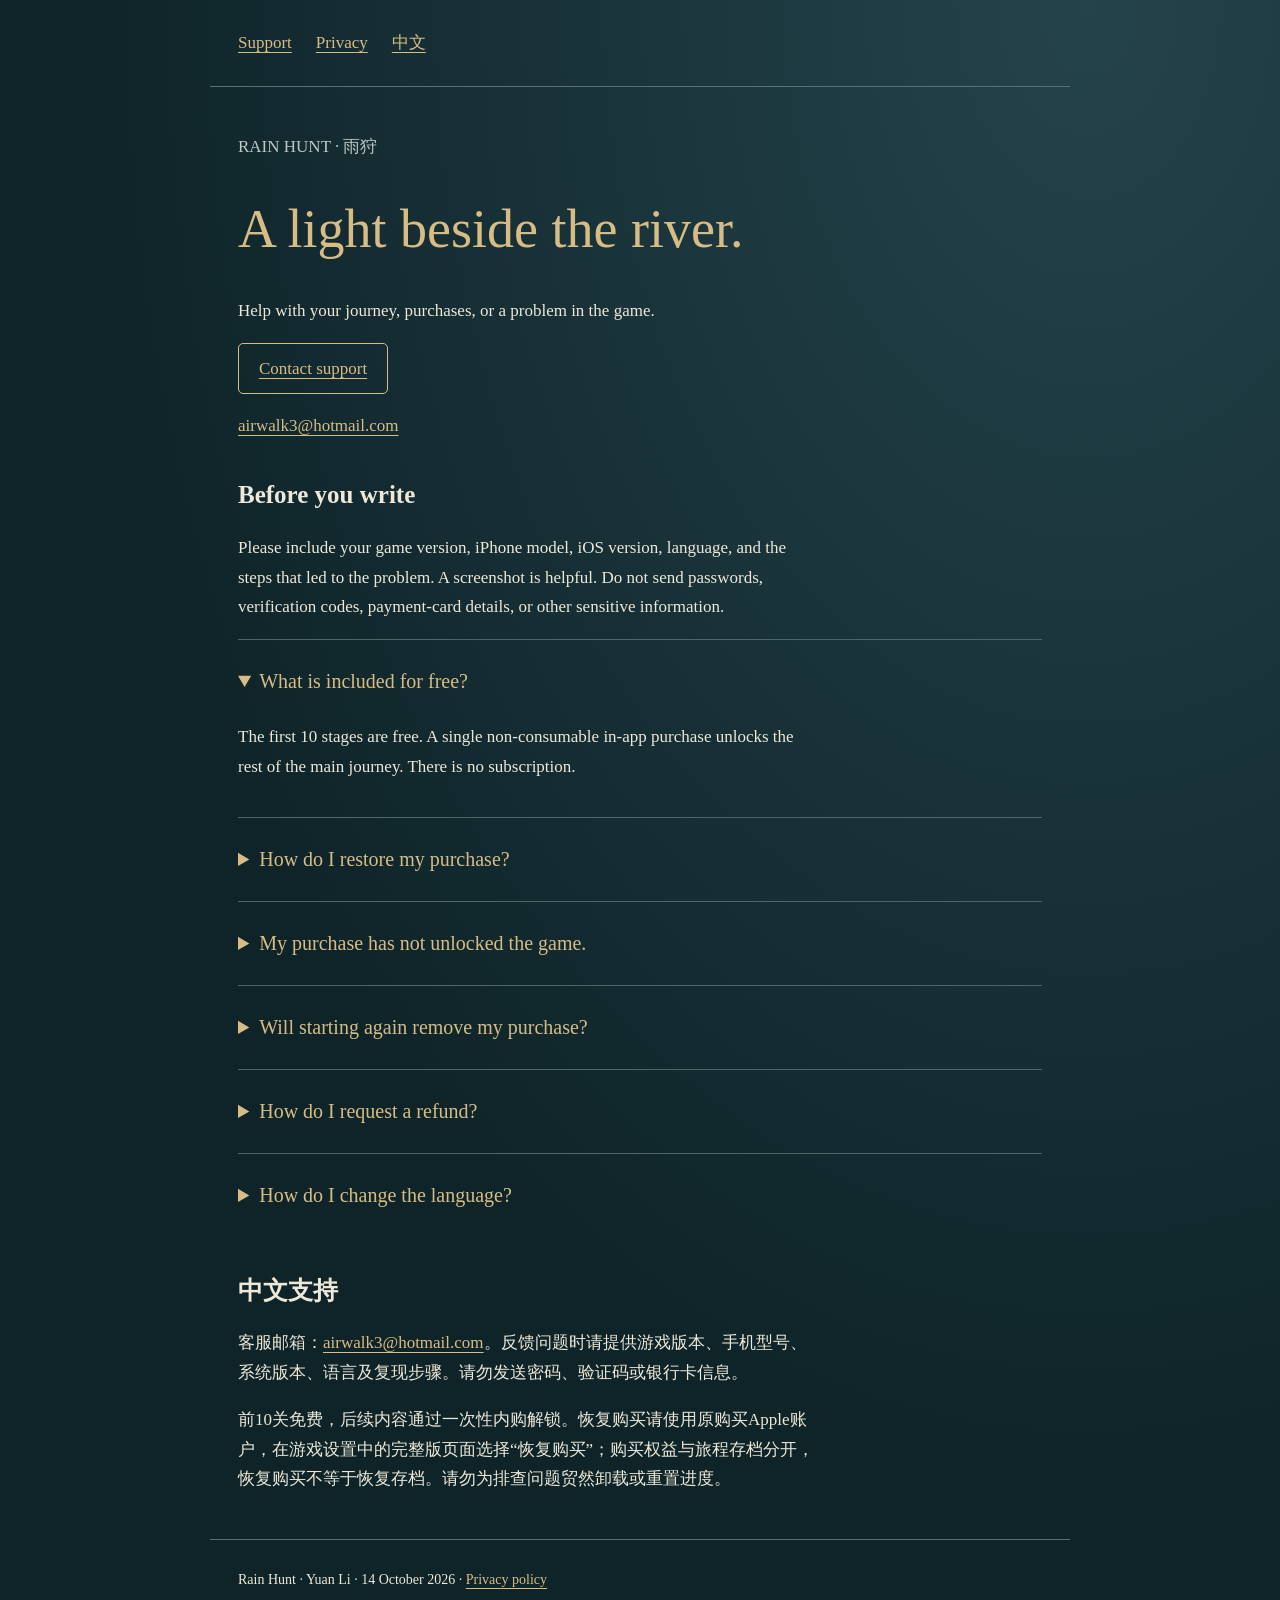
==== index.html @ 66b0abcb "Publish Rain Hunt support and privacy pages" ====
<!doctype html><html lang="en"><head><meta charset="utf-8"><meta name="viewport" content="width=device-width,initial-scale=1"><meta name="robots" content="noindex"><title>Rain Hunt — Support</title><link rel="stylesheet" href="style.css"></head><body>
<header><nav aria-label="Main navigation"><a href="index.html" aria-current="page">Support</a><a href="privacy.html">Privacy</a><a href="#chinese">中文</a></nav></header>
<main><p class="muted">RAIN HUNT · 雨狩</p><h1>A light beside the river.</h1><p>Help with your journey, purchases, or a problem in the game.</p><a class="button" href="mailto:airwalk3@hotmail.com?subject=Rain%20Hunt%20Support">Contact support</a><p><a href="mailto:airwalk3@hotmail.com">airwalk3@hotmail.com</a></p>
<h2>Before you write</h2><p>Please include your game version, iPhone model, iOS version, language, and the steps that led to the problem. A screenshot is helpful. Do not send passwords, verification codes, payment-card details, or other sensitive information.</p>
<details open><summary>What is included for free?</summary><p>The first 10 stages are free. A single non-consumable in-app purchase unlocks the rest of the main journey. There is no subscription.</p></details>
<details><summary>How do I restore my purchase?</summary><p>Use the Apple Account that made the purchase. Open Settings in the game, go to the full-game purchase page, and choose Restore Purchases. Make sure you have an internet connection. Restoring a purchase restores access to the full game; it does not restore a lost journey save.</p></details>
<details><summary>My purchase has not unlocked the game.</summary><p>If Apple is still awaiting purchase approval, access will unlock after approval. Otherwise try Restore Purchases. If the problem persists, contact us with the on-screen message. Do not buy the game again to troubleshoot.</p></details>
<details><summary>Will starting again remove my purchase?</summary><p>No. Purchase access is separate from journey progress. Starting a new journey can replace your progress. Do not delete the app or reset your journey as a troubleshooting step without backing up your progress first.</p></details>
<details><summary>How do I request a refund?</summary><p>Apple handles App Store payment and refund requests. Visit <a href="https://reportaproblem.apple.com/">Apple's Report a Problem service</a>. Refund eligibility is determined by Apple.</p></details>
<details><summary>How do I change the language?</summary><p>Open Settings and select a language. The game includes English, Simplified Chinese, Japanese, and Korean.</p></details>
<section id="chinese" lang="zh-Hans"><h2>中文支持</h2><p>客服邮箱：<a href="mailto:airwalk3@hotmail.com">airwalk3@hotmail.com</a>。反馈问题时请提供游戏版本、手机型号、系统版本、语言及复现步骤。请勿发送密码、验证码或银行卡信息。</p><p>前10关免费，后续内容通过一次性内购解锁。恢复购买请使用原购买Apple账户，在游戏设置中的完整版页面选择“恢复购买”；购买权益与旅程存档分开，恢复购买不等于恢复存档。请勿为排查问题贸然卸载或重置进度。</p></section>
</main><footer>Rain Hunt · Yuan Li · 14 October 2026 · <a href="privacy.html">Privacy policy</a></footer></body></html>
---- style.css ----
:root{color-scheme:dark;--ink:#0e2429;--paper:#eee8d8;--gold:#d7bd85}*{box-sizing:border-box}body{margin:0;background:radial-gradient(ellipse at 85% 0%,#25434b,transparent 65%),var(--ink);color:var(--paper);font:17px/1.75 Georgia,'Times New Roman',serif}header,main,footer{max-width:860px;margin:auto;padding:28px}header{border-bottom:1px solid #597074}nav{display:flex;flex-wrap:wrap;gap:24px}a{color:var(--gold);text-underline-offset:4px}a:focus-visible{outline:2px solid var(--gold);outline-offset:5px}h1{font-size:clamp(32px,7vw,54px);line-height:1.15;font-weight:400;color:var(--gold)}h2{font-size:25px;line-height:1.4;margin-top:36px}h3{font-size:19px}p,li{max-width:68ch}small,.muted{color:#bdc9c7}.draft{border-left:3px solid var(--gold);background:#243b3e;padding:12px 18px}.button{display:inline-block;padding:10px 20px;border:1px solid var(--gold);border-radius:5px}details{border-top:1px solid #4c6669;padding:18px 0}summary{cursor:pointer;color:var(--gold);font-size:20px;padding:6px 0}footer{border-top:1px solid #597074;font-size:14px}@media(max-width:480px){header,main,footer{padding:22px}body{font-size:16px}}
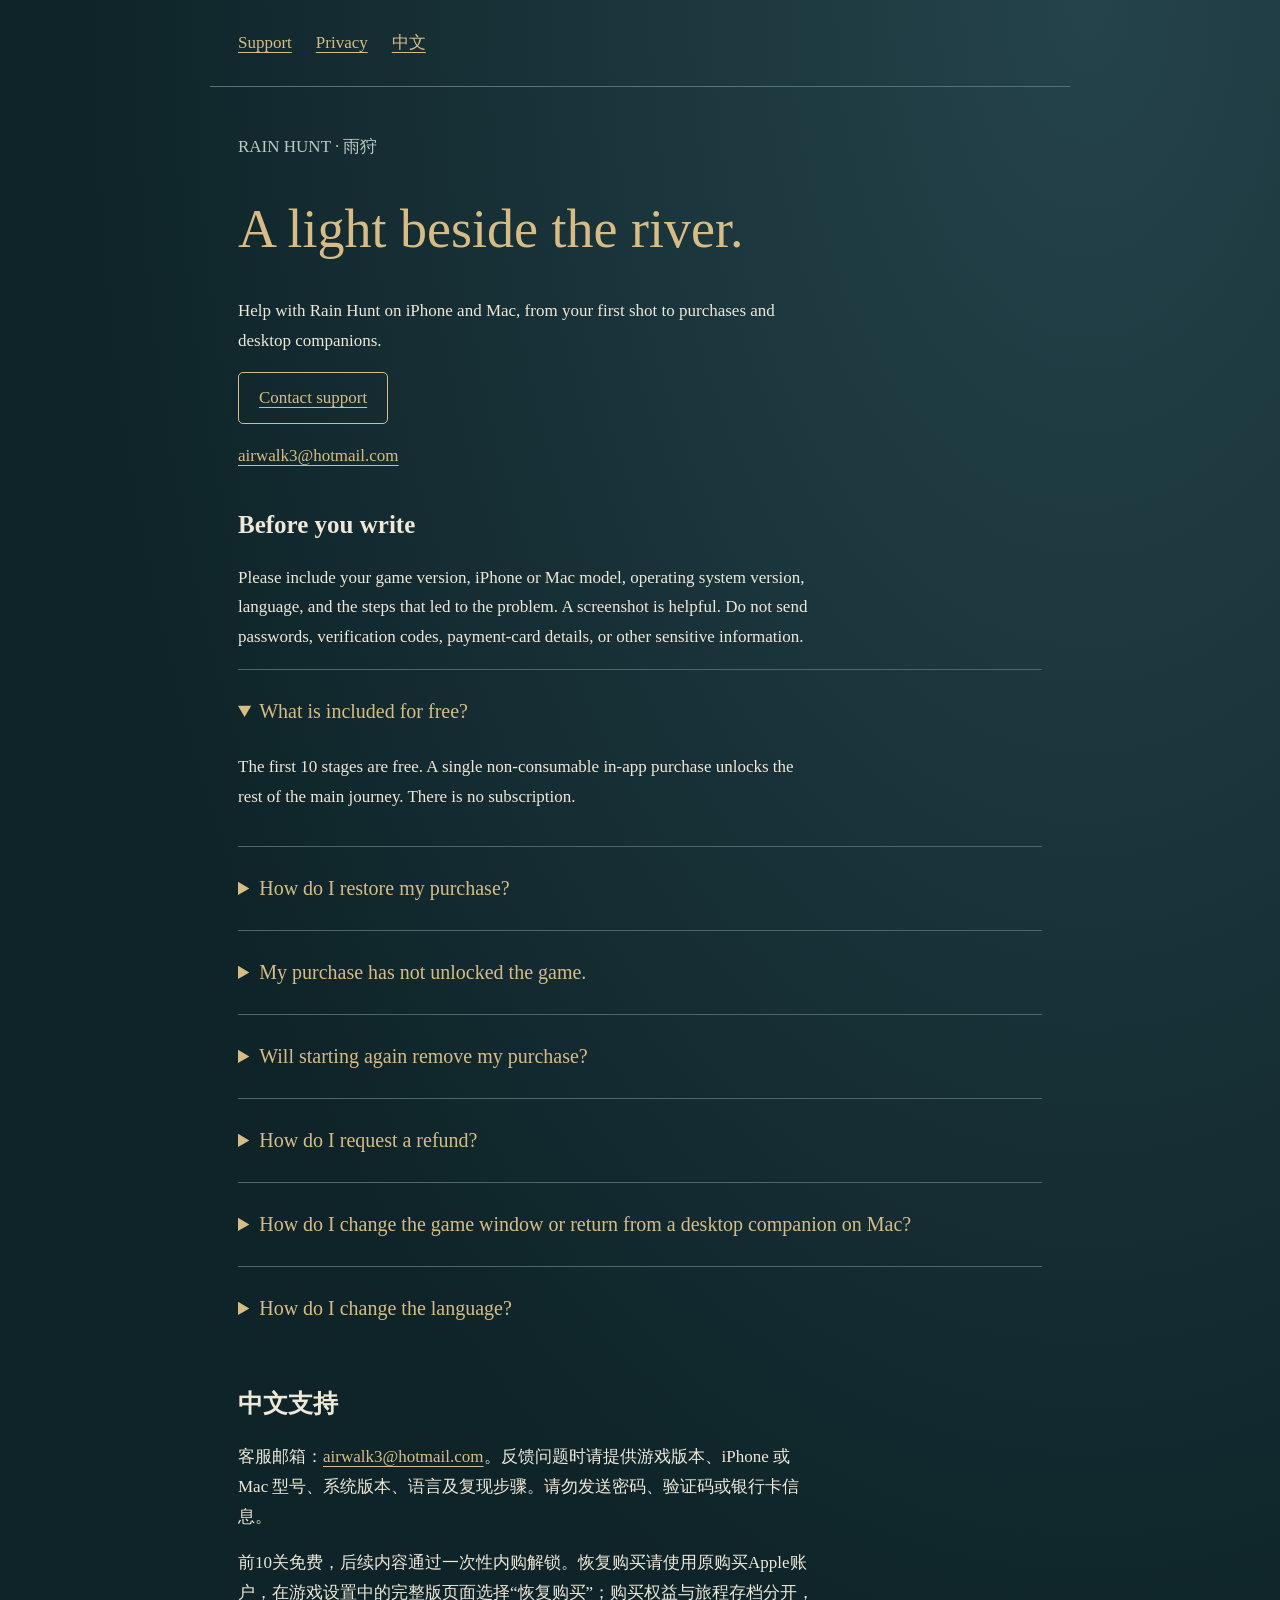
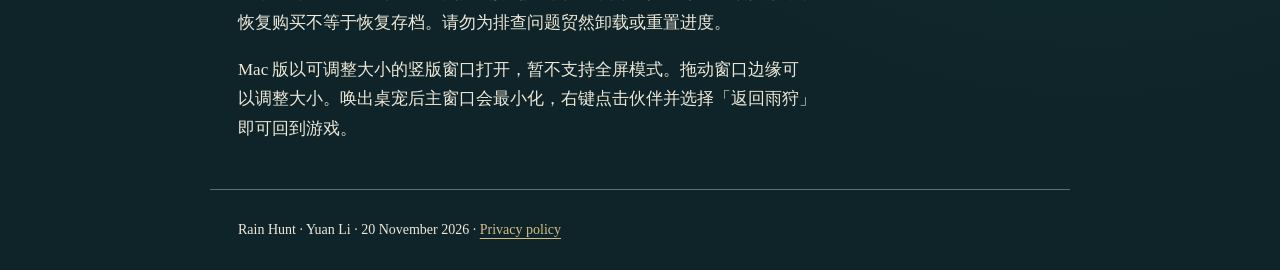
==== commit 8705eecf: "Document Mac windowed play and local companion data" ====
--- a/index.html
+++ b/index.html
@@ -1,12 +1,13 @@
 <!doctype html><html lang="en"><head><meta charset="utf-8"><meta name="viewport" content="width=device-width,initial-scale=1"><meta name="robots" content="noindex"><title>Rain Hunt — Support</title><link rel="stylesheet" href="style.css"></head><body>
 <header><nav aria-label="Main navigation"><a href="index.html" aria-current="page">Support</a><a href="privacy.html">Privacy</a><a href="#chinese">中文</a></nav></header>
-<main><p class="muted">RAIN HUNT · 雨狩</p><h1>A light beside the river.</h1><p>Help with your journey, purchases, or a problem in the game.</p><a class="button" href="mailto:airwalk3@hotmail.com?subject=Rain%20Hunt%20Support">Contact support</a><p><a href="mailto:airwalk3@hotmail.com">airwalk3@hotmail.com</a></p>
-<h2>Before you write</h2><p>Please include your game version, iPhone model, iOS version, language, and the steps that led to the problem. A screenshot is helpful. Do not send passwords, verification codes, payment-card details, or other sensitive information.</p>
+<main><p class="muted">RAIN HUNT · 雨狩</p><h1>A light beside the river.</h1><p>Help with Rain Hunt on iPhone and Mac, from your first shot to purchases and desktop companions.</p><a class="button" href="mailto:airwalk3@hotmail.com?subject=Rain%20Hunt%20Support">Contact support</a><p><a href="mailto:airwalk3@hotmail.com">airwalk3@hotmail.com</a></p>
+<h2>Before you write</h2><p>Please include your game version, iPhone or Mac model, operating system version, language, and the steps that led to the problem. A screenshot is helpful. Do not send passwords, verification codes, payment-card details, or other sensitive information.</p>
 <details open><summary>What is included for free?</summary><p>The first 10 stages are free. A single non-consumable in-app purchase unlocks the rest of the main journey. There is no subscription.</p></details>
 <details><summary>How do I restore my purchase?</summary><p>Use the Apple Account that made the purchase. Open Settings in the game, go to the full-game purchase page, and choose Restore Purchases. Make sure you have an internet connection. Restoring a purchase restores access to the full game; it does not restore a lost journey save.</p></details>
 <details><summary>My purchase has not unlocked the game.</summary><p>If Apple is still awaiting purchase approval, access will unlock after approval. Otherwise try Restore Purchases. If the problem persists, contact us with the on-screen message. Do not buy the game again to troubleshoot.</p></details>
 <details><summary>Will starting again remove my purchase?</summary><p>No. Purchase access is separate from journey progress. Starting a new journey can replace your progress. Do not delete the app or reset your journey as a troubleshooting step without backing up your progress first.</p></details>
 <details><summary>How do I request a refund?</summary><p>Apple handles App Store payment and refund requests. Visit <a href="https://reportaproblem.apple.com/">Apple's Report a Problem service</a>. Refund eligibility is determined by Apple.</p></details>
+<details><summary>How do I change the game window or return from a desktop companion on Mac?</summary><p>Rain Hunt opens in a resizable portrait window that fits your display. Drag a window edge to adjust its size. Full-screen mode is currently unavailable. If you summon a desktop companion, the game window minimizes. Right-click the companion and choose Return to Rain Hunt to bring the game back.</p></details>
 <details><summary>How do I change the language?</summary><p>Open Settings and select a language. The game includes English, Simplified Chinese, Japanese, and Korean.</p></details>
-<section id="chinese" lang="zh-Hans"><h2>中文支持</h2><p>客服邮箱：<a href="mailto:airwalk3@hotmail.com">airwalk3@hotmail.com</a>。反馈问题时请提供游戏版本、手机型号、系统版本、语言及复现步骤。请勿发送密码、验证码或银行卡信息。</p><p>前10关免费，后续内容通过一次性内购解锁。恢复购买请使用原购买Apple账户，在游戏设置中的完整版页面选择“恢复购买”；购买权益与旅程存档分开，恢复购买不等于恢复存档。请勿为排查问题贸然卸载或重置进度。</p></section>
-</main><footer>Rain Hunt · Yuan Li · 14 October 2026 · <a href="privacy.html">Privacy policy</a></footer></body></html>
+<section id="chinese" lang="zh-Hans"><h2>中文支持</h2><p>客服邮箱：<a href="mailto:airwalk3@hotmail.com">airwalk3@hotmail.com</a>。反馈问题时请提供游戏版本、iPhone 或 Mac 型号、系统版本、语言及复现步骤。请勿发送密码、验证码或银行卡信息。</p><p>前10关免费，后续内容通过一次性内购解锁。恢复购买请使用原购买Apple账户，在游戏设置中的完整版页面选择“恢复购买”；购买权益与旅程存档分开，恢复购买不等于恢复存档。请勿为排查问题贸然卸载或重置进度。</p><p>Mac 版以可调整大小的竖版窗口打开，暂不支持全屏模式。拖动窗口边缘可以调整大小。唤出桌宠后主窗口会最小化，右键点击伙伴并选择「返回雨狩」即可回到游戏。</p></section>
+</main><footer>Rain Hunt · Yuan Li · 20 November 2026 · <a href="privacy.html">Privacy policy</a></footer></body></html>
